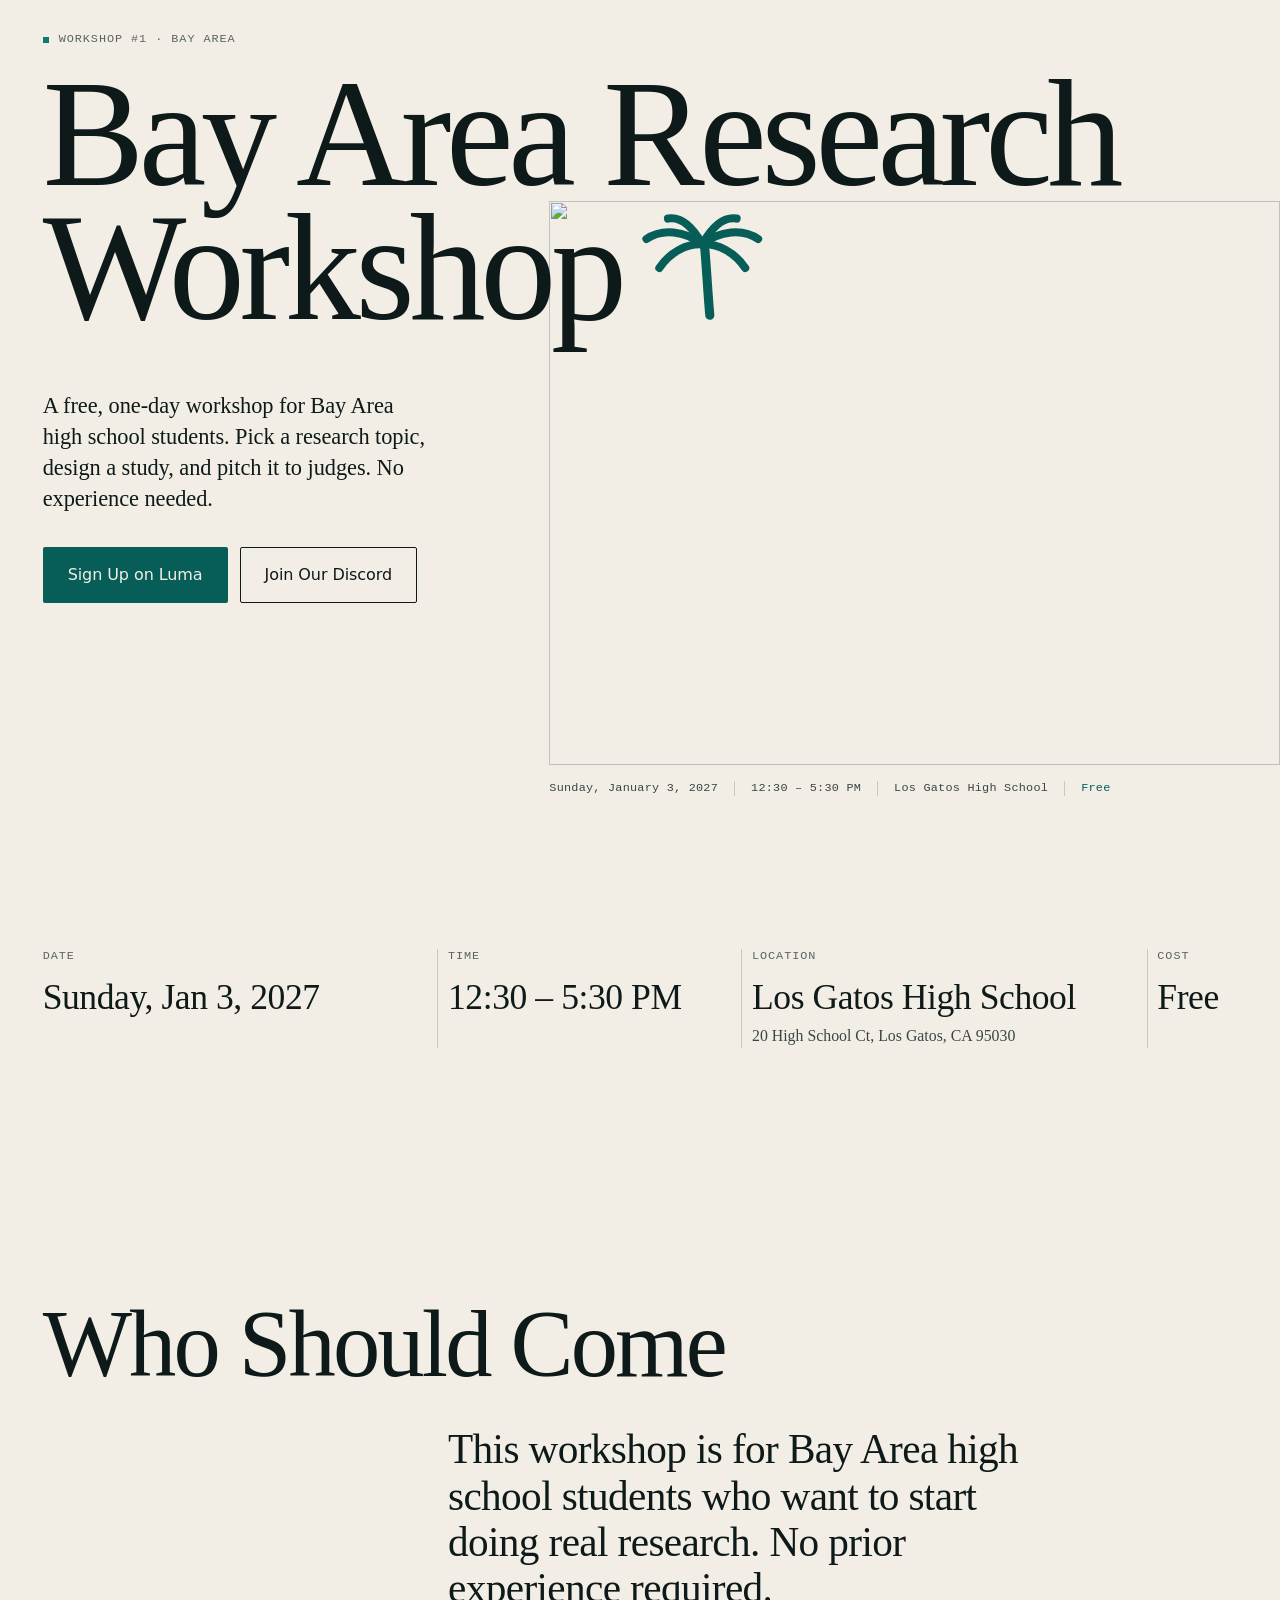
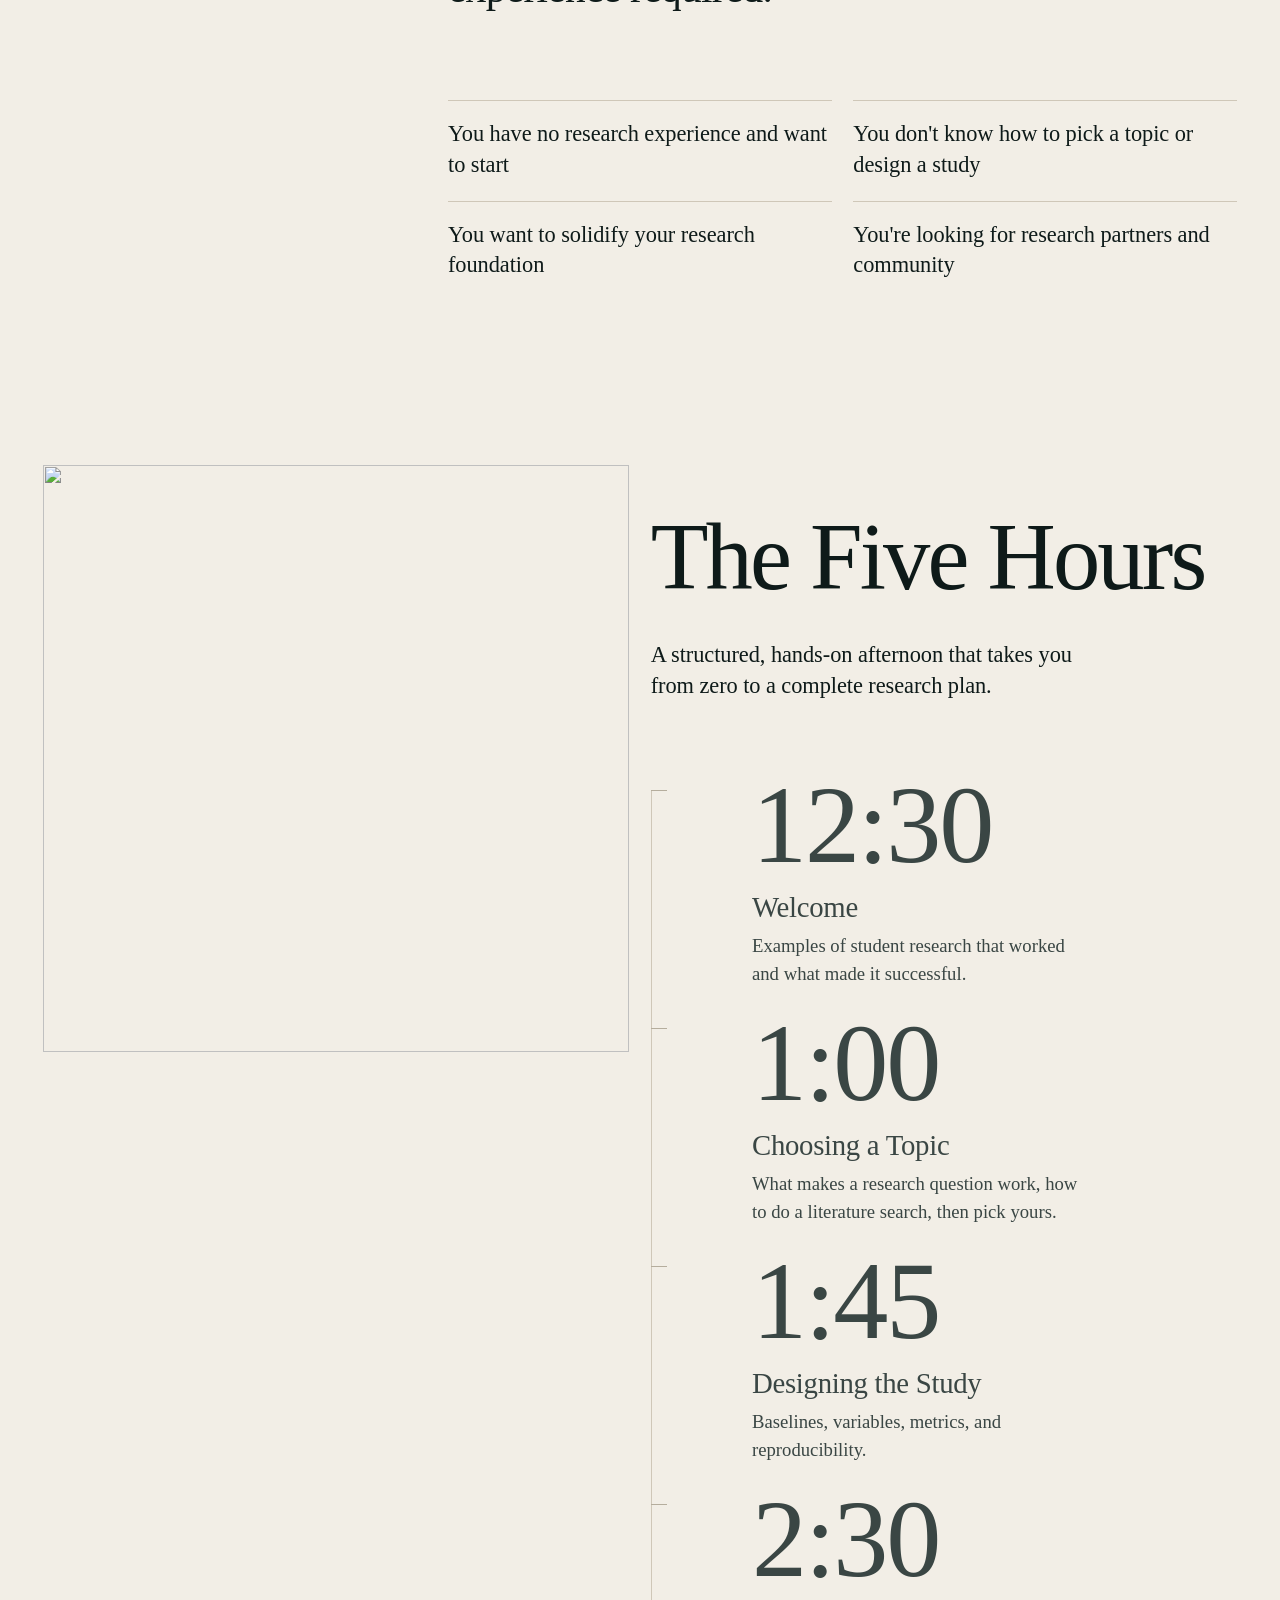
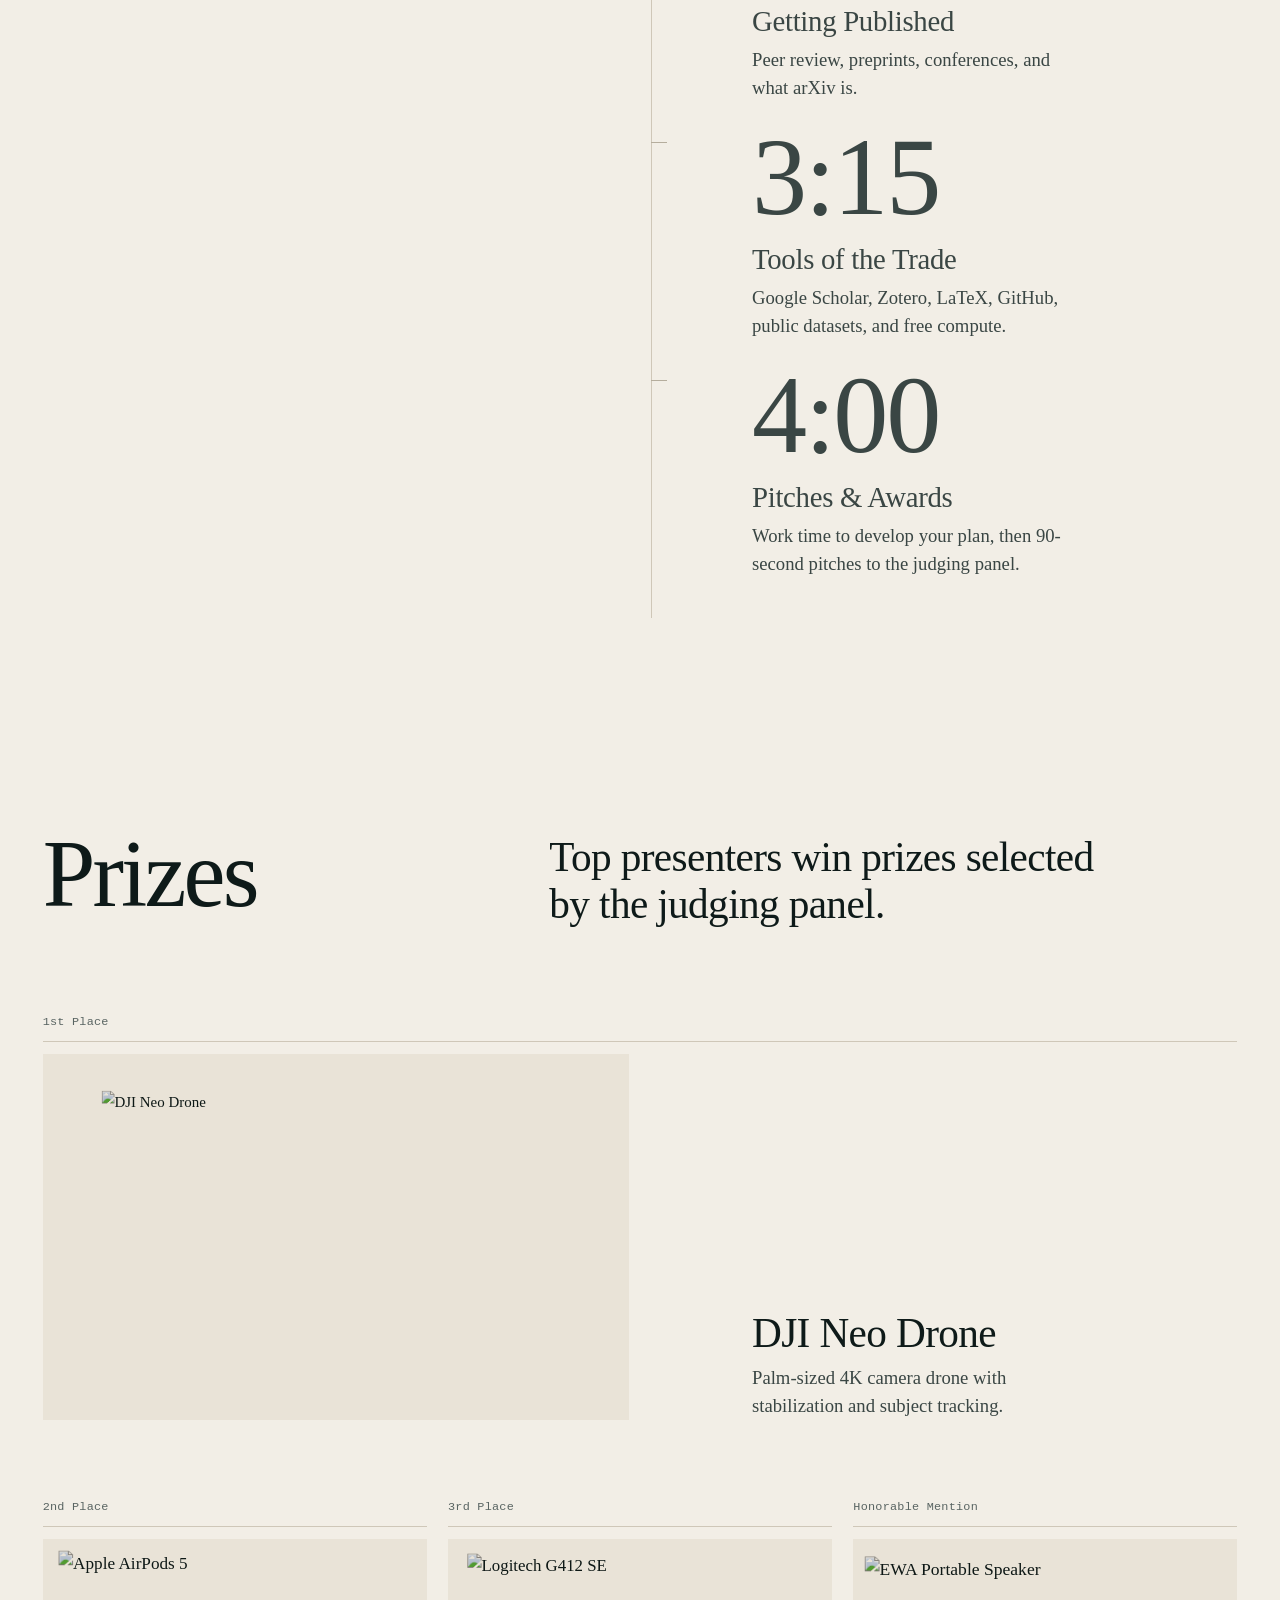
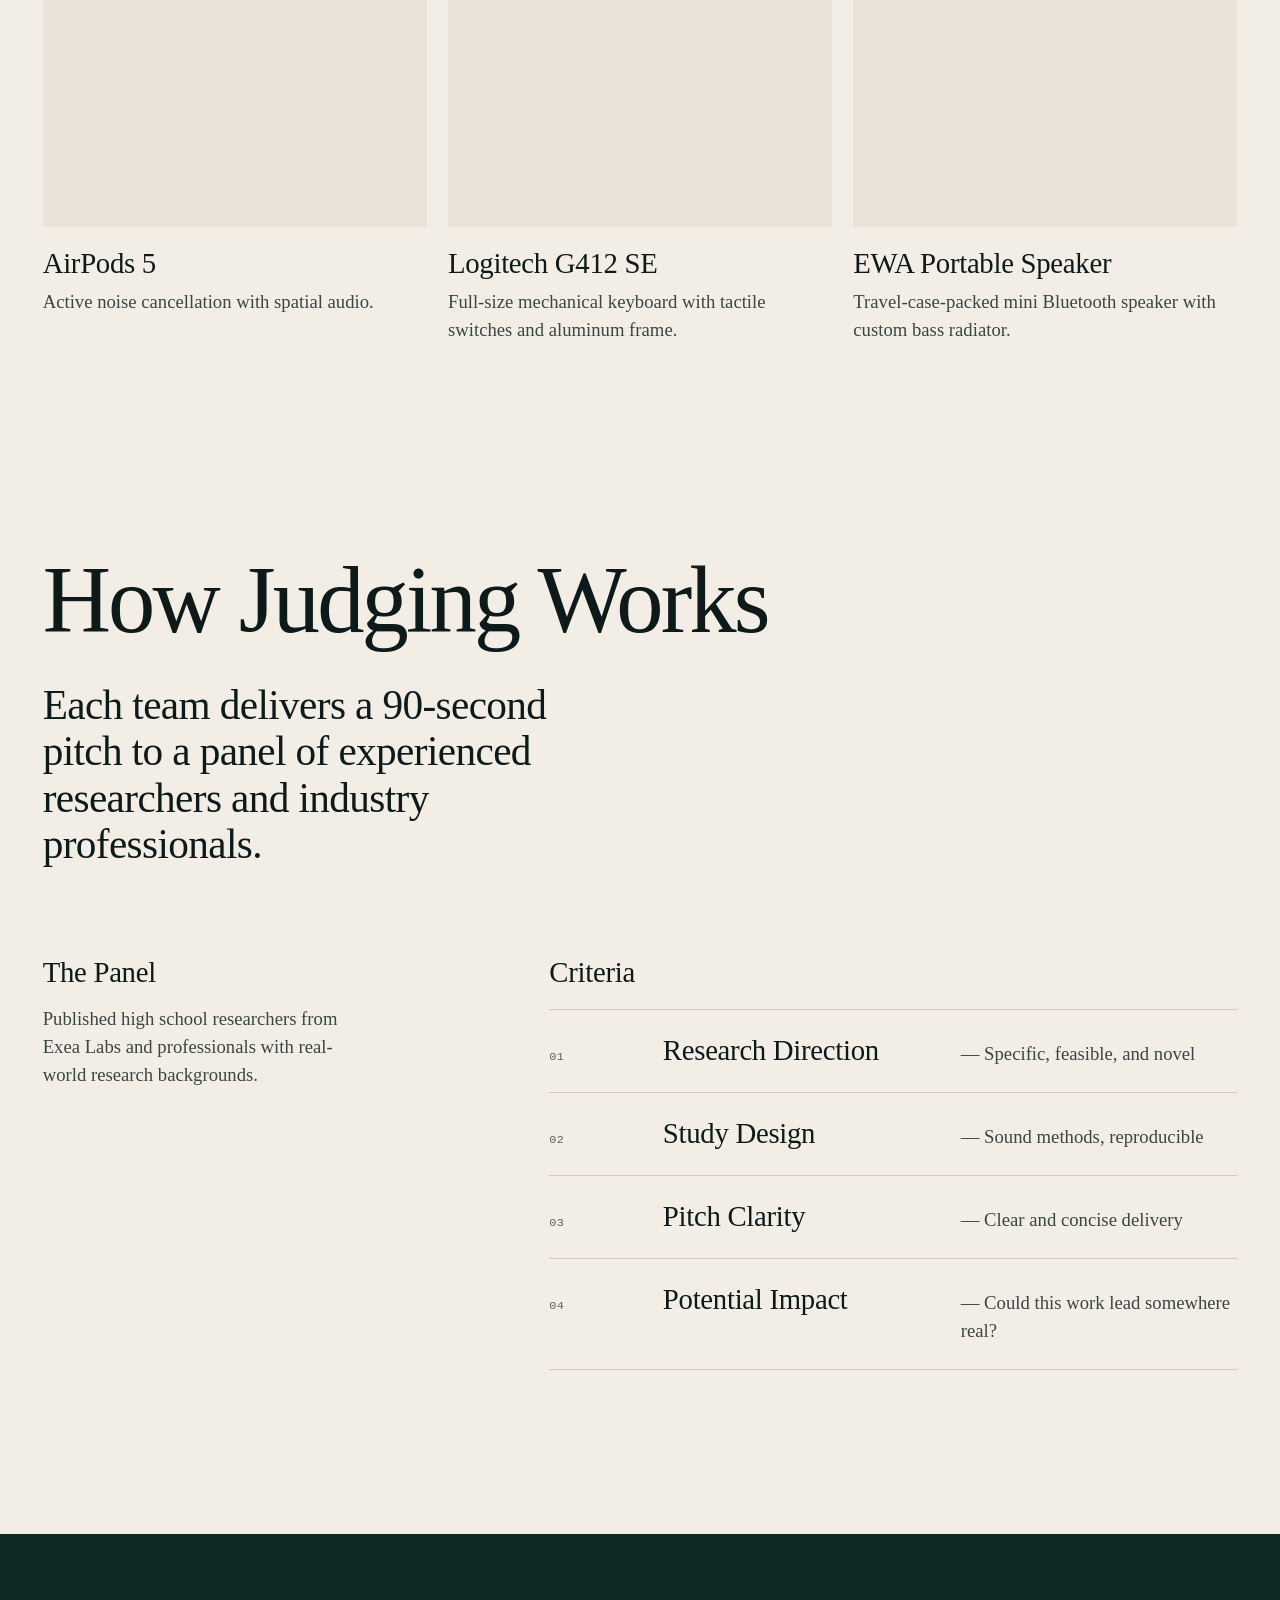
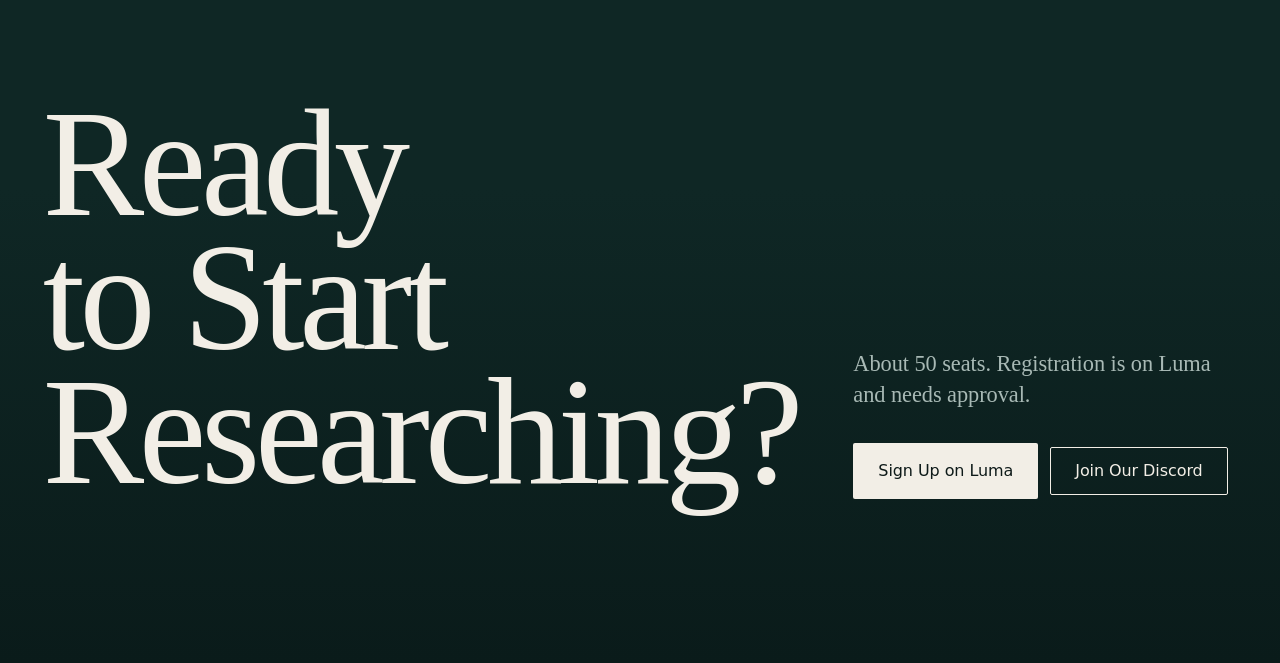
==== index.html @ 5655b983 "Bay Area Workshop site redesign (work in progress)" ====
<!doctype html>
<html lang="en">
<head>
<meta charset="utf-8">
<meta name="viewport" content="width=device-width, initial-scale=1">
<title>Exea Labs Bay Area Workshop — Jan 3, 2027</title>
<meta name="description" content="A free one-day research workshop for high school students at Los Gatos High School. Sunday, January 3, 2027.">
<meta property="og:title" content="Exea Labs Bay Area Workshop — Jan 3, 2027">
<meta property="og:description" content="A free one-day research workshop for high school students at Los Gatos High School. Sunday, January 3, 2027.">
<meta property="og:type" content="website">
<meta property="og:image" content="https://exealabs-bayshop.web.app/assets/img/og.png?v=2027-01-03">
<meta name="twitter:card" content="summary_large_image">
<!-- @head -->
<link rel="preload" as="image" type="image/avif" href="/assets/posters/hero-d.avif" media="(min-width: 768px)" fetchpriority="high">
<link rel="preload" as="image" type="image/avif" href="/assets/posters/hero-m.avif" media="(max-width: 767.98px)" fetchpriority="high">
<link rel="stylesheet" href="/src/styles/main.css">
<script type="module" src="/src/js/main.js"></script>
</head>
<body class="page-home">

<!-- @header home -->

<main id="main" tabindex="-1">

  <section class="hero">
    <div class="wrap hero__grid">
      <p class="hero__badge label label--caps" data-hero="fade">Workshop #1 &middot; Bay Area</p>

      <h1 class="hero__title display-1" data-hero="lines">Bay Area Research <span class="nobr">Workshop<svg class="hero-palm" viewBox="-58 -32 116 102" aria-hidden="true" focusable="false">
          <g class="palm-body" fill="none" stroke="#075E58" stroke-width="7.5" stroke-linecap="round">
            <path d="M2 0C4 22 5 44 7 66" stroke-width="8.5"/>
            <path class="frond frond--r"  d="M0 0C16-13 38-15 52-5"/>
            <path class="frond frond--l"  d="M0 0C-16-13-38-15-52-5"/>
            <path class="frond frond--ur" d="M0 0C10-18 20-26 32-24"/>
            <path class="frond frond--ul" d="M0 0C-10-18-20-26-32-24"/>
            <path class="frond frond--dr" d="M0 0C14-1 30 7 40 22"/>
            <path class="frond frond--dl" d="M0 0C-14-1-30 7-40 22"/>
          </g>
        </svg></span></h1>

      <p class="hero__lede lede" data-hero="fade">A free, one-day workshop for Bay Area high school students. Pick a research topic, design a study, and pitch it to judges. No experience needed.</p>

      <div class="hero__actions btn-row" data-hero="fade">
        <a class="btn btn--primary btn--lg" href="https://luma.com/g9xq2f52" target="_blank" rel="noopener"><span class="btn__label">Sign Up on Luma</span><!-- @icon arrow --></a>
        <a class="btn btn--secondary btn--lg" href="https://discord.gg/9mn2GPufB" target="_blank" rel="noopener"><!-- @icon discord --><span class="btn__label">Join Our Discord</span><!-- @icon arrow --></a>
      </div>

      <figure class="view view--hero hero__view" data-view="hero" aria-hidden="true">
        <div class="view__frame">
          <picture>
            <source media="(max-width: 767.98px)" type="image/avif" srcset="/assets/posters/hero-m.avif">
            <source media="(max-width: 767.98px)" type="image/webp" srcset="/assets/posters/hero-m.webp">
            <source type="image/avif" srcset="/assets/posters/hero-d.avif">
            <img class="view__poster" src="/assets/posters/hero-d.webp" width="1600" height="1000" alt="" fetchpriority="high" decoding="async">
          </picture>
        </div>
      </figure>

      <ul class="hero__meta" data-hero="fade">
        <li>Sunday, January 3, 2027</li>
        <li>12:30 &ndash; 5:30 PM</li>
        <li>Los Gatos High School</li>
        <li class="hero__free">Free</li>
      </ul>
    </div>
  </section>

  <section class="details" aria-label="Key details">
    <div class="wrap">
      <!-- @grad -->
      <dl class="facts">
        <div class="facts__item" data-reveal="up">
          <dt>Date</dt><dd>Sunday, Jan 3, 2027</dd>
        </div>
        <div class="facts__item" data-reveal="up">
          <dt>Time</dt><dd>12:30 &ndash; 5:30 PM</dd>
        </div>
        <div class="facts__item" data-reveal="up">
          <dt>Location</dt><dd>Los Gatos High School<small>20 High School Ct, Los Gatos, CA 95030</small></dd>
        </div>
        <div class="facts__item" data-reveal="up">
          <dt>Cost</dt><dd>Free</dd>
        </div>
      </dl>
    </div>
  </section>

  <section class="section who" aria-labelledby="who-h">
    <div class="wrap">
      <!-- @grad 01 -->
      <div class="grid who__grid">
        <h2 class="h2 who__title" id="who-h" data-reveal="lines">Who Should Come</h2>
        <p class="statement who__intro" data-reveal="up">This workshop is for Bay Area high school students who want to start doing real research. No prior experience required.</p>
        <ul class="checks who__list" data-reveal="stagger">
          <li><!-- @icon check --><span>You have no research experience and want to start</span></li>
          <li><!-- @icon check --><span>You don't know how to pick a topic or design a study</span></li>
          <li><!-- @icon check --><span>You want to solidify your research foundation</span></li>
          <li><!-- @icon check --><span>You're looking for research partners and community</span></li>
        </ul>
      </div>
    </div>
  </section>

  <section class="section hours" aria-labelledby="plan-h">
    <div class="wrap">
      <!-- @grad 02 -->
      <div class="grid hours__grid">
        <div class="hours__head">
          <h2 class="h2" id="plan-h" data-reveal="lines">The Five Hours</h2>
          <p class="lede hours__intro" data-reveal="up">A structured, hands-on afternoon that takes you from zero to a complete research plan.</p>
        </div>

        <figure class="view view--hours hours__view" data-view="hours" aria-hidden="true">
          <div class="view__frame">
            <picture>
              <source type="image/avif" srcset="/assets/posters/hours.avif">
              <img class="view__poster" src="/assets/posters/hours.webp" width="1200" height="1200" alt="" loading="lazy" decoding="async">
            </picture>
          </div>
        </figure>

        <div class="schedule" data-schedule>
          <span class="schedule__pointer" aria-hidden="true"></span>
          <ol class="schedule__list">
            <li class="session" style="--min: 30" data-start="0" data-dur="30">
              <span class="session__ticks" aria-hidden="true"><i style="--t: 0.5000"></i></span>
              <div class="session__body">
                <time class="session__time" datetime="12:30">12:30</time>
                <h3 class="session__title">Welcome</h3>
                <p class="session__desc">Examples of student research that worked and what made it successful.</p>
              </div>
            </li>
            <li class="session" style="--min: 45" data-start="30" data-dur="45">
              <span class="session__ticks" aria-hidden="true"><i style="--t: 0.3333"></i><i style="--t: 0.6667"></i></span>
              <div class="session__body">
                <time class="session__time" datetime="13:00">1:00</time>
                <h3 class="session__title">Choosing a Topic</h3>
                <p class="session__desc">What makes a research question work, how to do a literature search, then pick yours.</p>
              </div>
            </li>
            <li class="session" style="--min: 45" data-start="75" data-dur="45">
              <span class="session__ticks" aria-hidden="true"><i style="--t: 0.3333"></i><i style="--t: 0.6667"></i></span>
              <div class="session__body">
                <time class="session__time" datetime="13:45">1:45</time>
                <h3 class="session__title">Designing the Study</h3>
                <p class="session__desc">Baselines, variables, metrics, and reproducibility.</p>
              </div>
            </li>
            <li class="session" style="--min: 45" data-start="120" data-dur="45">
              <span class="session__ticks" aria-hidden="true"><i style="--t: 0.3333"></i><i style="--t: 0.6667"></i></span>
              <div class="session__body">
                <time class="session__time" datetime="14:30">2:30</time>
                <h3 class="session__title">Getting Published</h3>
                <p class="session__desc">Peer review, preprints, conferences, and what arXiv is.</p>
              </div>
            </li>
            <li class="session" style="--min: 45" data-start="165" data-dur="45">
              <span class="session__ticks" aria-hidden="true"><i style="--t: 0.3333"></i><i style="--t: 0.6667"></i></span>
              <div class="session__body">
                <time class="session__time" datetime="15:15">3:15</time>
                <h3 class="session__title">Tools of the Trade</h3>
                <p class="session__desc">Google Scholar, Zotero, LaTeX, GitHub, public datasets, and free compute.</p>
              </div>
            </li>
            <li class="session" style="--min: 90" data-start="210" data-dur="90">
              <span class="session__ticks" aria-hidden="true"><i style="--t: 0.1667"></i><i style="--t: 0.3333"></i><i style="--t: 0.5000"></i><i style="--t: 0.6667"></i><i style="--t: 0.8333"></i></span>
              <div class="session__body">
                <time class="session__time" datetime="16:00">4:00</time>
                <h3 class="session__title">Pitches &amp; Awards</h3>
                <p class="session__desc">Work time to develop your plan, then 90-second pitches to the judging panel.</p>
              </div>
            </li>
          </ol>
        </div>
      </div>
    </div>
  </section>

  <section class="section prizes" aria-labelledby="prizes-h">
    <div class="wrap">
      <!-- @grad 03 -->
      <div class="grid prizes__head">
        <h2 class="h2 prizes__title" id="prizes-h" data-reveal="lines">Prizes</h2>
        <p class="statement prizes__intro" data-reveal="up">Top presenters win prizes selected by the judging panel.</p>
      </div>

      <div class="grid prizes__list">
        <article class="prize">
          <p class="prize__place" data-reveal="up">1st Place</p>
          <div class="plate prize__plate prize__plate--drone" data-reveal="plate">
            <picture>
              <source type="image/avif" srcset="/assets/img/prize-drone-500.avif">
              <source type="image/webp" srcset="/assets/img/prize-drone-500.webp">
              <img src="/assets/img/prize-drone.jpg" alt="DJI Neo Drone" width="500" height="500" loading="lazy" decoding="async">
            </picture>
          </div>
          <h3 class="prize__name" data-reveal="up">DJI Neo Drone</h3>
          <p class="prize__desc" data-reveal="up">Palm-sized 4K camera drone with stabilization and subject tracking.</p>
        </article>

        <article class="prize">
          <p class="prize__place" data-reveal="up">2nd Place</p>
          <div class="plate prize__plate prize__plate--airpods" data-reveal="plate">
            <picture>
              <source type="image/avif" srcset="/assets/img/prize-airpods-640.avif">
              <source type="image/webp" srcset="/assets/img/prize-airpods-640.webp">
              <img src="/assets/img/prize-airpods.avif" alt="Apple AirPods 5" width="1200" height="1200" loading="lazy" decoding="async">
            </picture>
          </div>
          <h3 class="prize__name" data-reveal="up">AirPods 5</h3>
          <p class="prize__desc" data-reveal="up">Active noise cancellation with spatial audio.</p>
        </article>

        <article class="prize">
          <p class="prize__place" data-reveal="up">3rd Place</p>
          <div class="plate prize__plate prize__plate--keyboard" data-reveal="plate">
            <picture>
              <source type="image/avif" srcset="/assets/img/prize-keyboard-640.avif">
              <source type="image/webp" srcset="/assets/img/prize-keyboard-640.webp">
              <img src="/assets/img/prize-keyboard.avif" alt="Logitech G412 SE" width="700" height="700" loading="lazy" decoding="async">
            </picture>
          </div>
          <h3 class="prize__name" data-reveal="up">Logitech G412 SE</h3>
          <p class="prize__desc" data-reveal="up">Full-size mechanical keyboard with tactile switches and aluminum frame.</p>
        </article>

        <article class="prize">
          <p class="prize__place" data-reveal="up">Honorable Mention</p>
          <div class="plate prize__plate prize__plate--speaker" data-reveal="plate">
            <picture>
              <source type="image/avif" srcset="/assets/img/prize-speaker-640.avif">
              <source type="image/webp" srcset="/assets/img/prize-speaker-640.webp">
              <img src="/assets/img/prize-speaker.jpg" alt="EWA Portable Speaker" width="679" height="701" loading="lazy" decoding="async">
            </picture>
          </div>
          <h3 class="prize__name" data-reveal="up">EWA Portable Speaker</h3>
          <p class="prize__desc" data-reveal="up">Travel-case-packed mini Bluetooth speaker with custom bass radiator.</p>
        </article>
      </div>
    </div>
  </section>

  <section class="section judging" aria-labelledby="judging-h">
    <div class="wrap">
      <!-- @grad 04 -->
      <div class="grid judging__grid">
        <h2 class="h2 judging__title" id="judging-h" data-reveal="lines">How Judging Works</h2>
        <p class="statement judging__intro" data-reveal="up">Each team delivers a 90-second pitch to a panel of experienced researchers and industry professionals.</p>

        <div class="judging__panel" data-reveal="up">
          <h3 class="title">The Panel</h3>
          <p>Published high school researchers from Exea Labs and professionals with real-world research backgrounds.</p>
        </div>

        <div class="judging__criteria">
          <h3 class="title" data-reveal="up">Criteria</h3>
          <ul class="criteria" data-reveal="stagger">
            <li><b>Research Direction</b> &mdash; Specific, feasible, and novel</li>
            <li><b>Study Design</b> &mdash; Sound methods, reproducible</li>
            <li><b>Pitch Clarity</b> &mdash; Clear and concise delivery</li>
            <li><b>Potential Impact</b> &mdash; Could this work lead somewhere real?</li>
          </ul>
        </div>
      </div>
    </div>
  </section>

  <section class="cta" aria-labelledby="cta-h" data-theme="dusk">
    <div class="wrap grid cta__grid">
      <h2 class="display-1 cta__title" id="cta-h" data-reveal="lines">Ready to Start Researching?</h2>
      <div class="cta__side">
        <p class="lede cta__text" data-reveal="up">About 50 seats. Registration is on Luma and needs approval.</p>
        <div class="btn-row cta__actions" data-reveal="up">
          <a class="btn btn--primary btn--lg" href="https://luma.com/g9xq2f52" target="_blank" rel="noopener"><span class="btn__label">Sign Up on Luma</span><!-- @icon arrow --></a>
          <a class="btn btn--secondary btn--md" href="https://discord.gg/9mn2GPufB" target="_blank" rel="noopener"><!-- @icon discord --><span class="btn__label">Join Our Discord</span><!-- @icon arrow --></a>
        </div>
      </div>
    </div>
  </section>

</main>

<!-- @footer -->

</body>
</html>
---- src/styles/main.css ----
@import "lenis/dist/lenis.css";
@import "./tokens.css";
@import "./fonts.css";
@import "./base.css";
@import "./layout.css";
@import "./components.css";
@import "./home.css";
@import "./about.css";
@import "./signup.css";
@import "./motion.css";
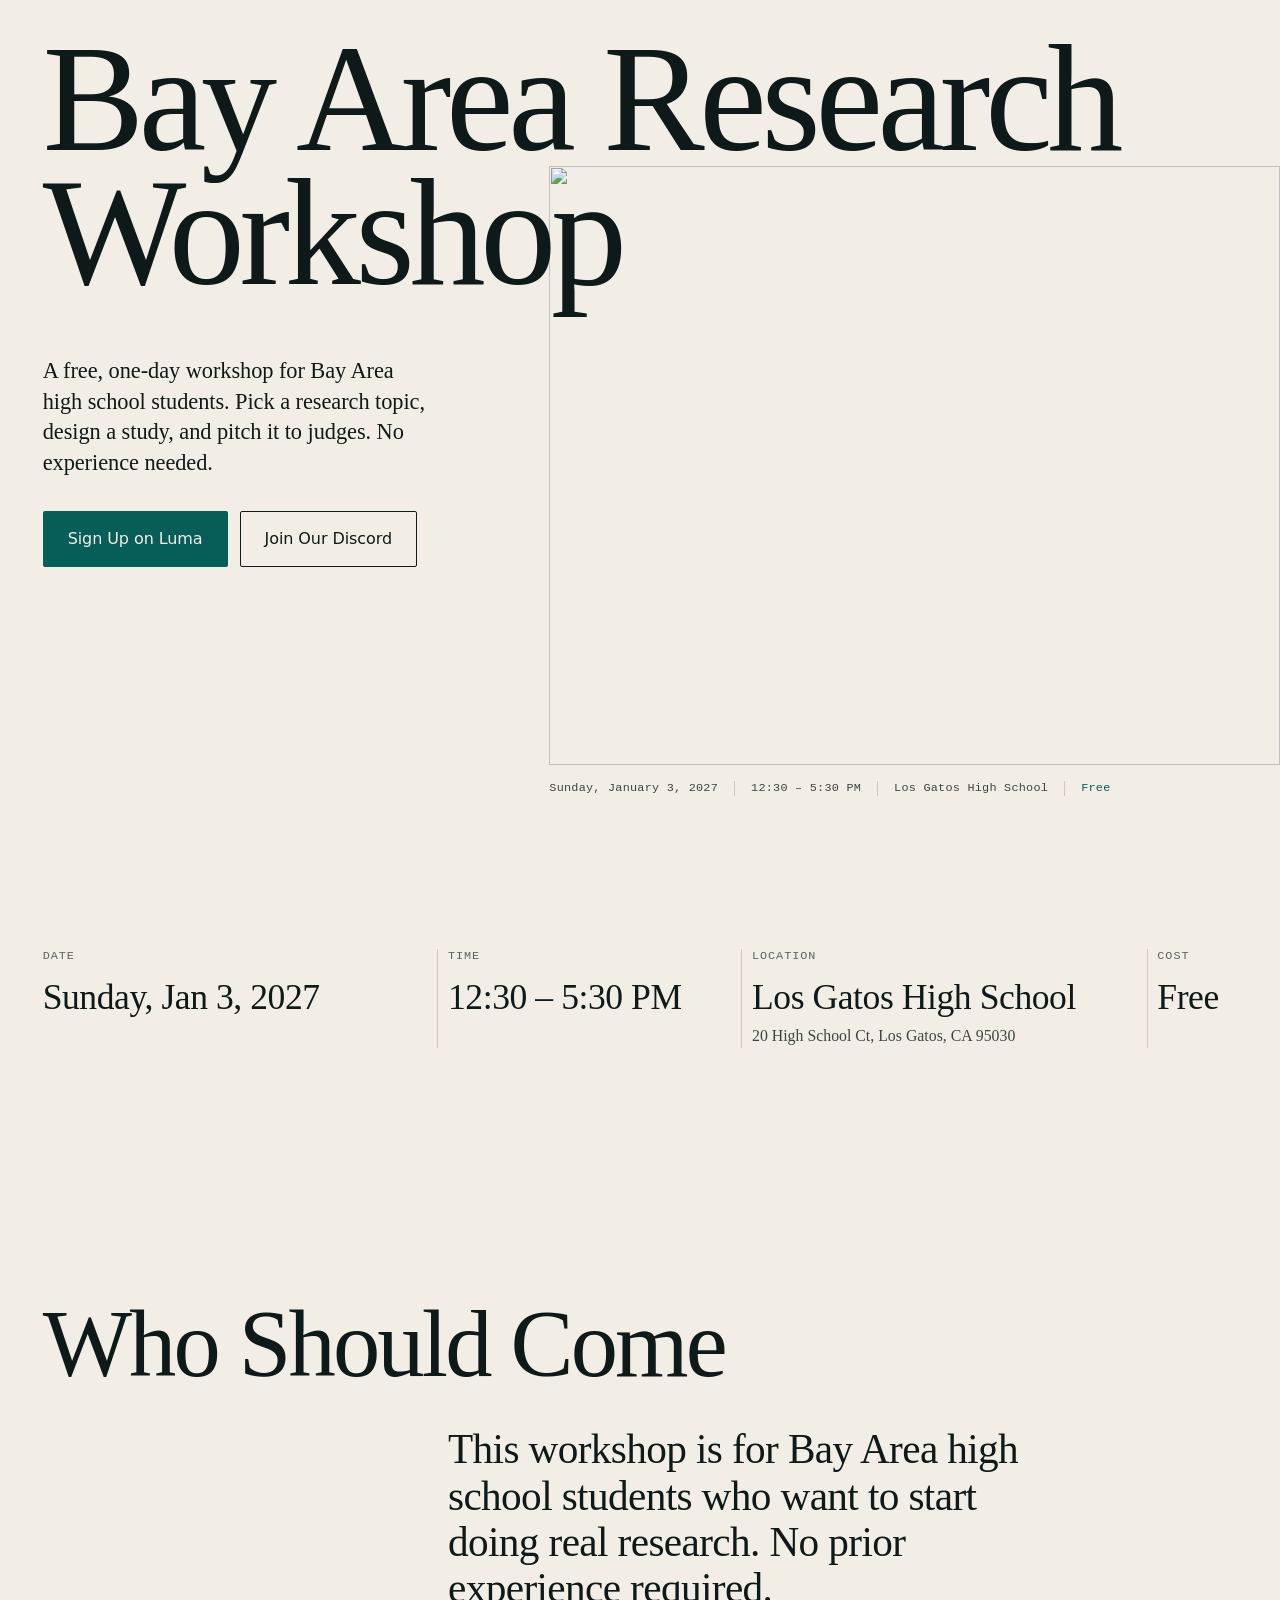
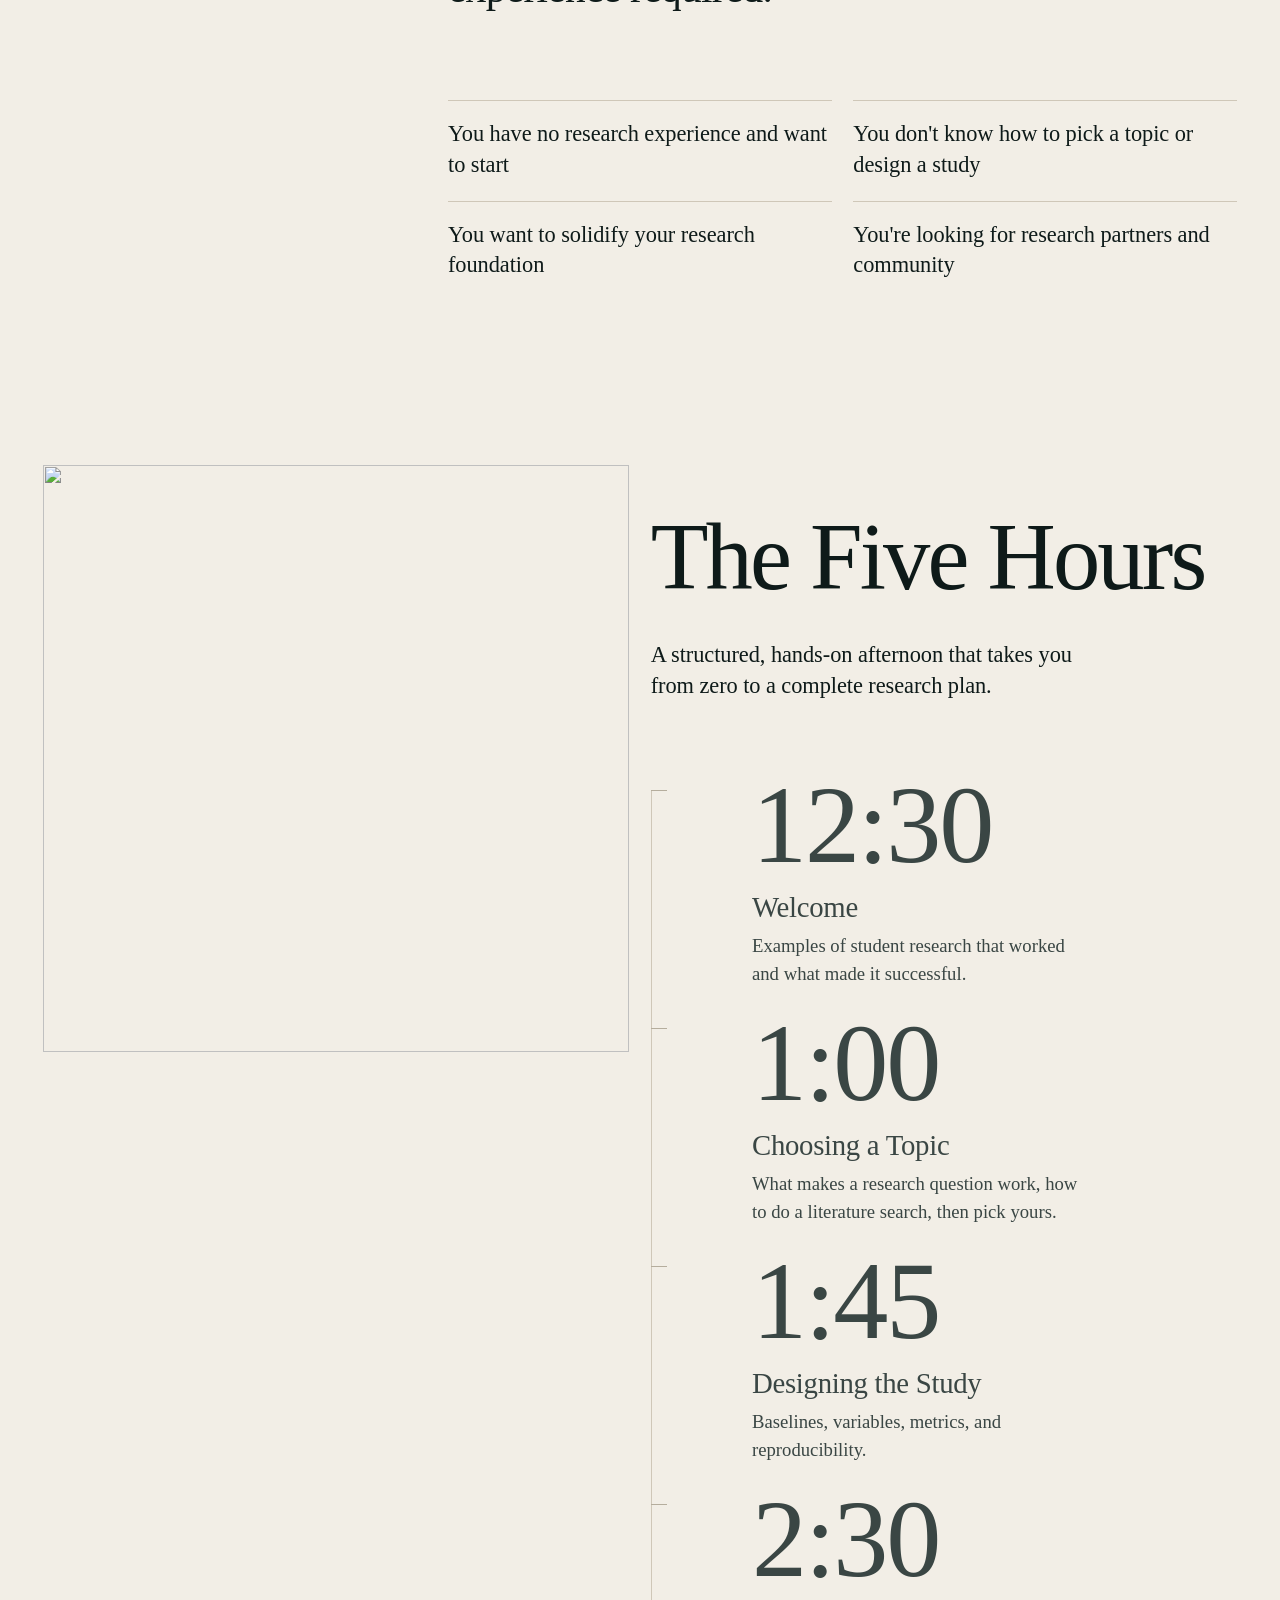
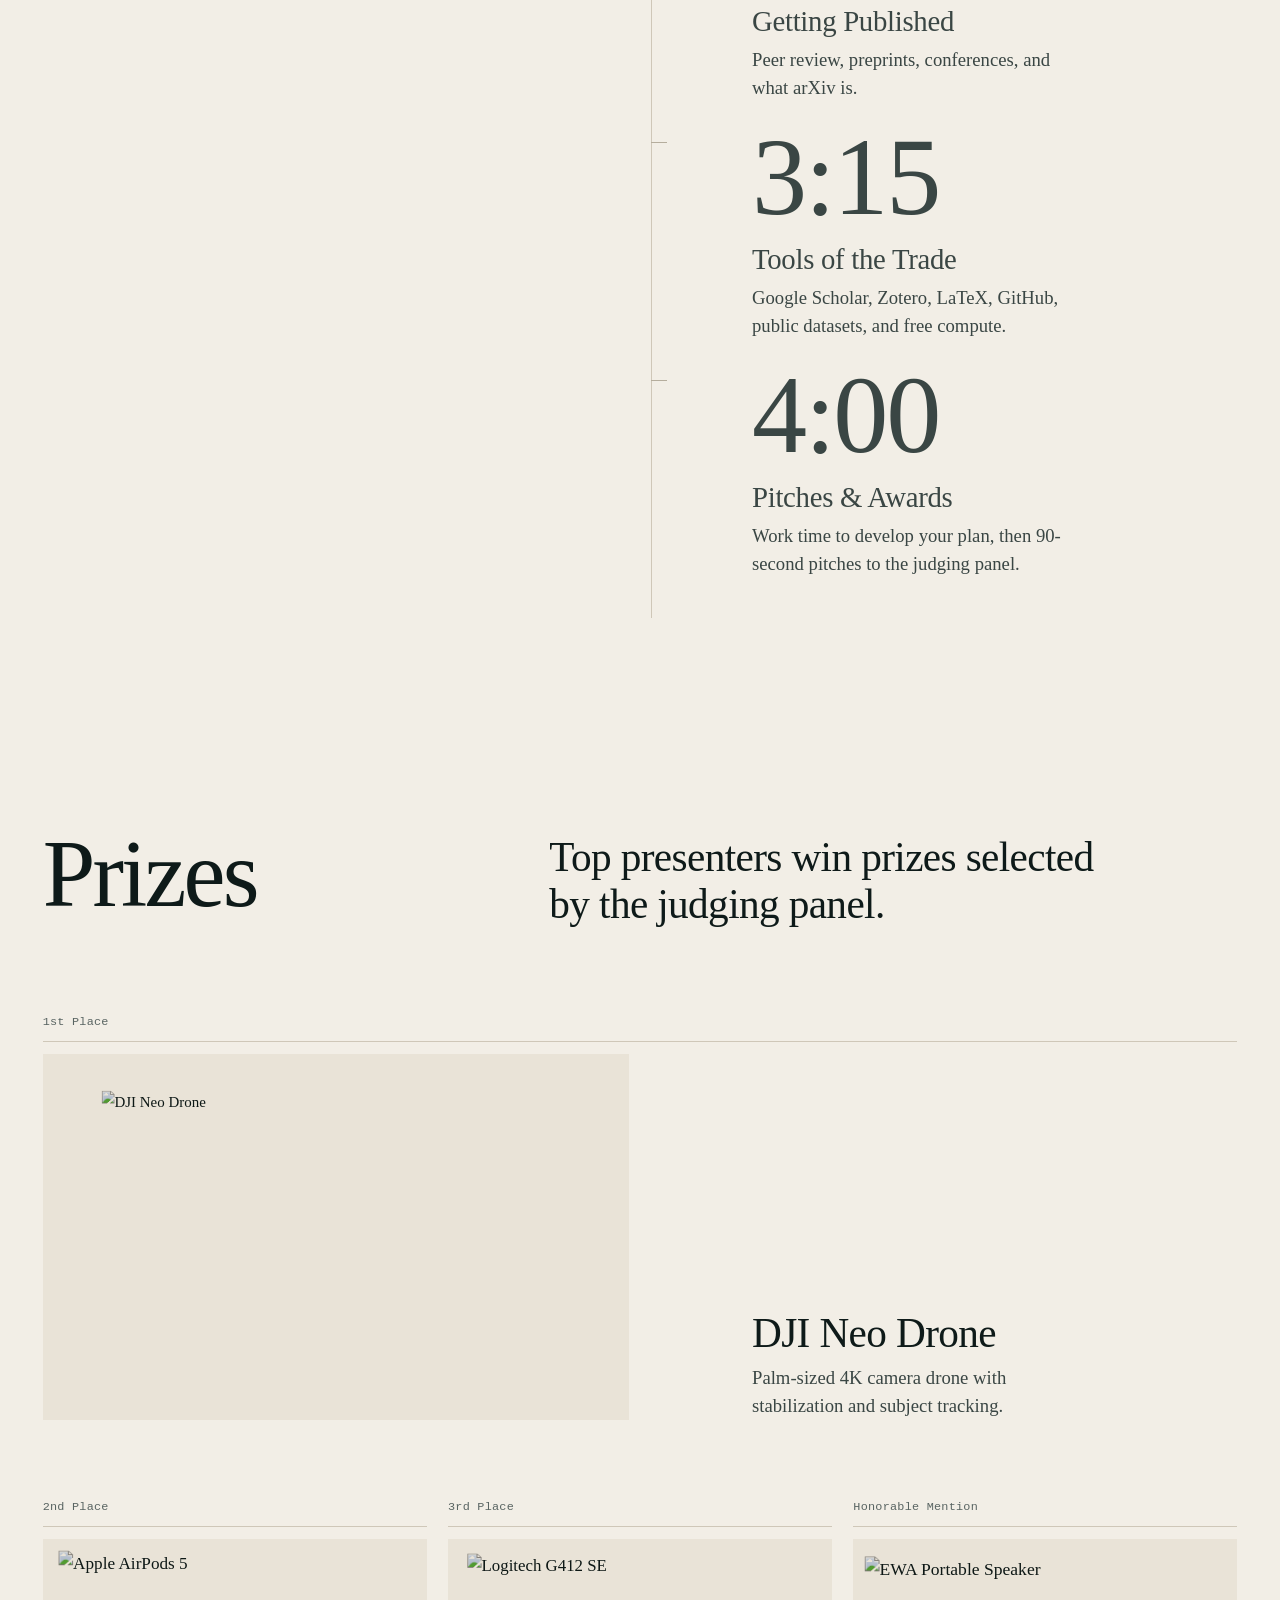
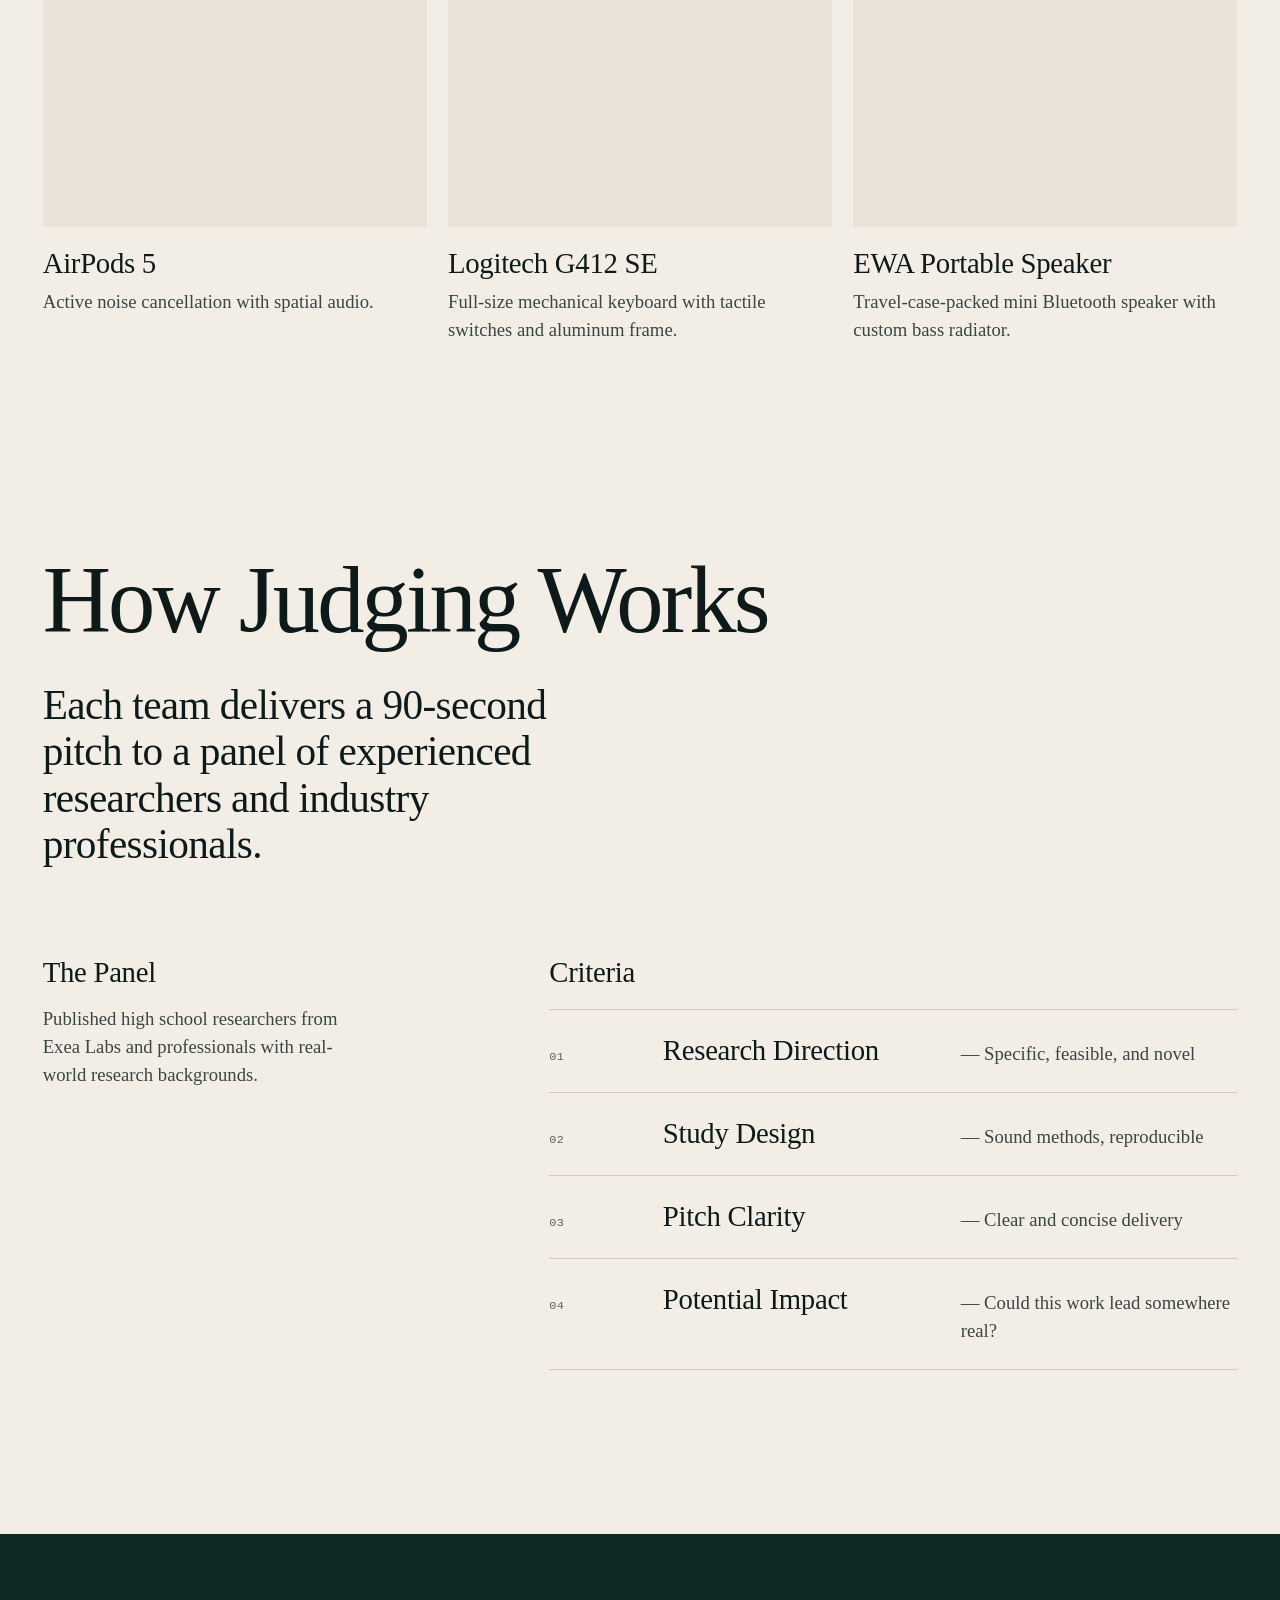
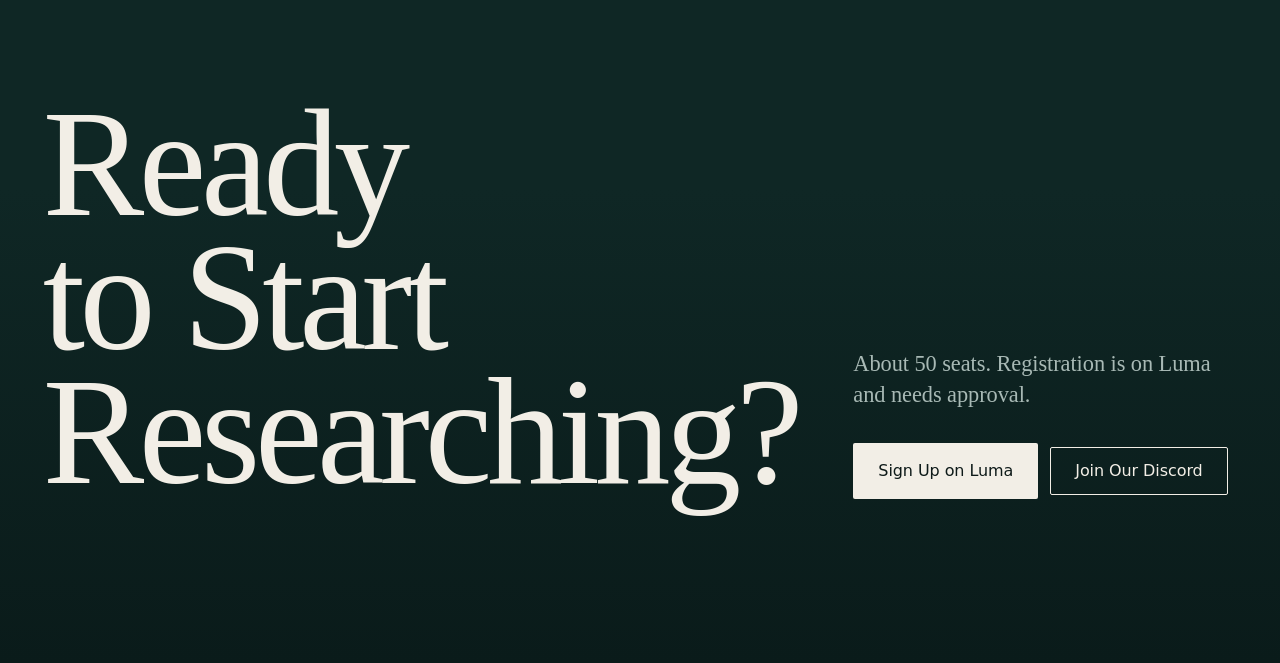
==== commit fa314462: "Clean up header and hero decoration, use real Exea Labs logo" ====
--- a/index.html
+++ b/index.html
@@ -24,19 +24,8 @@
 
   <section class="hero">
     <div class="wrap hero__grid">
-      <p class="hero__badge label label--caps" data-hero="fade">Workshop #1 &middot; Bay Area</p>
-
-      <h1 class="hero__title display-1" data-hero="lines">Bay Area Research <span class="nobr">Workshop<svg class="hero-palm" viewBox="-58 -32 116 102" aria-hidden="true" focusable="false">
-          <g class="palm-body" fill="none" stroke="#075E58" stroke-width="7.5" stroke-linecap="round">
-            <path d="M2 0C4 22 5 44 7 66" stroke-width="8.5"/>
-            <path class="frond frond--r"  d="M0 0C16-13 38-15 52-5"/>
-            <path class="frond frond--l"  d="M0 0C-16-13-38-15-52-5"/>
-            <path class="frond frond--ur" d="M0 0C10-18 20-26 32-24"/>
-            <path class="frond frond--ul" d="M0 0C-10-18-20-26-32-24"/>
-            <path class="frond frond--dr" d="M0 0C14-1 30 7 40 22"/>
-            <path class="frond frond--dl" d="M0 0C-14-1-30 7-40 22"/>
-          </g>
-        </svg></span></h1>
+
+      <h1 class="hero__title display-1" data-hero="lines">Bay Area Research Workshop</h1>
 
       <p class="hero__lede lede" data-hero="fade">A free, one-day workshop for Bay Area high school students. Pick a research topic, design a study, and pitch it to judges. No experience needed.</p>
 
